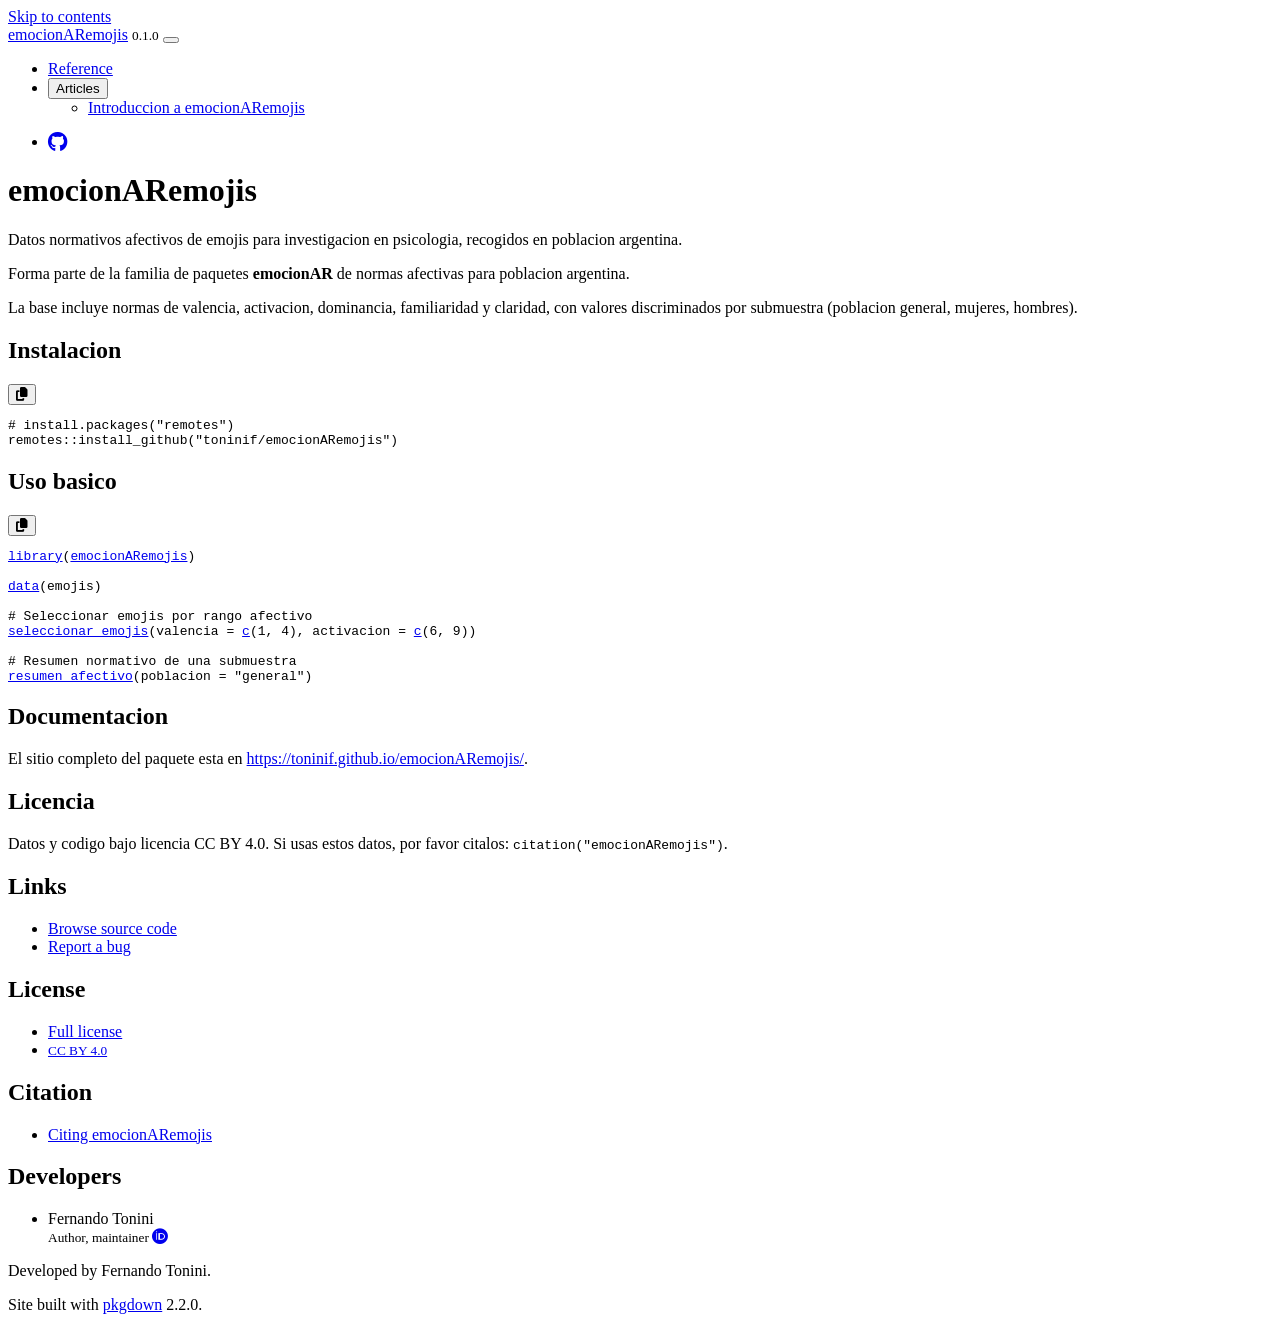
==== index.html @ 369c00f2 "Deploying to gh-pages from @ toninif/emocionARemojis@571436756c6656e81ab64e23a2f707eeceb73b40 🚀" ====
<!DOCTYPE html>
<!-- Generated by pkgdown: do not edit by hand --><html lang="en">
<head>
<meta http-equiv="Content-Type" content="text/html; charset=UTF-8">
<meta charset="utf-8">
<meta http-equiv="X-UA-Compatible" content="IE=edge">
<meta name="viewport" content="width=device-width, initial-scale=1, shrink-to-fit=no">
<title>Datos Normativos Afectivos de Emojis para Poblacion Argentina • emocionARemojis</title>
<script src="deps/jquery-3.6.0/jquery-3.6.0.min.js"></script><meta name="viewport" content="width=device-width, initial-scale=1, shrink-to-fit=no">
<link href="deps/bootstrap-5.3.8/bootstrap.min.css" rel="stylesheet">
<script src="deps/bootstrap-5.3.8/bootstrap.bundle.min.js"></script><link href="deps/font-awesome-6.5.2/css/all.min.css" rel="stylesheet">
<link href="deps/font-awesome-6.5.2/css/v4-shims.min.css" rel="stylesheet">
<script src="deps/headroom-0.11.0/headroom.min.js"></script><script src="deps/headroom-0.11.0/jQuery.headroom.min.js"></script><script src="deps/bootstrap-toc-1.0.1/bootstrap-toc.min.js"></script><script src="deps/clipboard.js-2.0.11/clipboard.min.js"></script><script src="deps/search-1.0.0/autocomplete.jquery.min.js"></script><script src="deps/search-1.0.0/fuse.min.js"></script><script src="deps/search-1.0.0/mark.min.js"></script><!-- pkgdown --><script src="pkgdown.js"></script><meta property="og:title" content="Datos Normativos Afectivos de Emojis para Poblacion Argentina">
<meta name="description" content="Provee datos normativos afectivos de emojis para uso en investigacion en psicologia, recogidos en poblacion argentina. Incluye normas de valencia, activacion, dominancia, familiaridad y claridad, con valores discriminados por submuestras (general, mujeres, hombres). Forma parte de la familia de paquetes emocionAR de normas afectivas para poblacion argentina.">
<meta property="og:description" content="Provee datos normativos afectivos de emojis para uso en investigacion en psicologia, recogidos en poblacion argentina. Incluye normas de valencia, activacion, dominancia, familiaridad y claridad, con valores discriminados por submuestras (general, mujeres, hombres). Forma parte de la familia de paquetes emocionAR de normas afectivas para poblacion argentina.">
</head>
<body>
    <a href="#main" class="visually-hidden-focusable">Skip to contents</a>


    <nav class="navbar navbar-expand-lg fixed-top bg-light" data-bs-theme="light" aria-label="Site navigation"><div class="container">

    <a class="navbar-brand me-2" href="index.html">emocionARemojis</a>

    <small class="nav-text text-muted me-auto" data-bs-toggle="tooltip" data-bs-placement="bottom" title="">0.1.0</small>


    <button class="navbar-toggler" type="button" data-bs-toggle="collapse" data-bs-target="#navbar" aria-controls="navbar" aria-expanded="false" aria-label="Toggle navigation">
      <span class="navbar-toggler-icon"></span>
    </button>

    <div id="navbar" class="collapse navbar-collapse ms-3">
      <ul class="navbar-nav me-auto">
<li class="nav-item"><a class="nav-link" href="reference/index.html">Reference</a></li>
<li class="nav-item dropdown">
  <button class="nav-link dropdown-toggle" type="button" id="dropdown-articles" data-bs-toggle="dropdown" aria-expanded="false" aria-haspopup="true">Articles</button>
  <ul class="dropdown-menu" aria-labelledby="dropdown-articles">
<li><a class="dropdown-item" href="articles/introduccion.html">Introduccion a emocionARemojis</a></li>
  </ul>
</li>
      </ul>
<ul class="navbar-nav">
<li class="nav-item"><a class="external-link nav-link" href="https://github.com/toninif/emocionARemojis/" aria-label="GitHub"><span class="fa fab fa-github fa-lg"></span></a></li>
      </ul>
</div>


  </div>
</nav><div class="container template-home">
<div class="row">
  <main id="main" class="col-md-9"><div class="section level1">
<div class="page-header"><h1 id="emocionaremojis">emocionARemojis<a class="anchor" aria-label="anchor" href="#emocionaremojis"></a>
</h1></div>
<p>Datos normativos afectivos de emojis para investigacion en psicologia, recogidos en poblacion argentina.</p>
<p>Forma parte de la familia de paquetes <strong>emocionAR</strong> de normas afectivas para poblacion argentina.</p>
<p>La base incluye normas de valencia, activacion, dominancia, familiaridad y claridad, con valores discriminados por submuestra (poblacion general, mujeres, hombres).</p>
<div class="section level2">
<h2 id="instalacion">Instalacion<a class="anchor" aria-label="anchor" href="#instalacion"></a>
</h2>
<div class="sourceCode" id="cb1"><pre class="downlit sourceCode r">
<code class="sourceCode R"><span><span class="co"># install.packages("remotes")</span></span>
<span><span class="fu">remotes</span><span class="fu">::</span><span class="fu">install_github</span><span class="op">(</span><span class="st">"toninif/emocionARemojis"</span><span class="op">)</span></span></code></pre></div>
</div>
<div class="section level2">
<h2 id="uso-basico">Uso basico<a class="anchor" aria-label="anchor" href="#uso-basico"></a>
</h2>
<div class="sourceCode" id="cb2"><pre class="downlit sourceCode r">
<code class="sourceCode R"><span><span class="kw"><a href="https://rdrr.io/r/base/library.html" class="external-link">library</a></span><span class="op">(</span><span class="va"><a href="https://toninif.github.io/emocionARemojis/">emocionARemojis</a></span><span class="op">)</span></span>
<span></span>
<span><span class="fu"><a href="https://rdrr.io/r/utils/data.html" class="external-link">data</a></span><span class="op">(</span><span class="va">emojis</span><span class="op">)</span></span>
<span></span>
<span><span class="co"># Seleccionar emojis por rango afectivo</span></span>
<span><span class="fu"><a href="reference/seleccionar_emojis.html">seleccionar_emojis</a></span><span class="op">(</span>valencia <span class="op">=</span> <span class="fu"><a href="https://rdrr.io/r/base/c.html" class="external-link">c</a></span><span class="op">(</span><span class="fl">1</span>, <span class="fl">4</span><span class="op">)</span>, activacion <span class="op">=</span> <span class="fu"><a href="https://rdrr.io/r/base/c.html" class="external-link">c</a></span><span class="op">(</span><span class="fl">6</span>, <span class="fl">9</span><span class="op">)</span><span class="op">)</span></span>
<span></span>
<span><span class="co"># Resumen normativo de una submuestra</span></span>
<span><span class="fu"><a href="reference/resumen_afectivo.html">resumen_afectivo</a></span><span class="op">(</span>poblacion <span class="op">=</span> <span class="st">"general"</span><span class="op">)</span></span></code></pre></div>
</div>
<div class="section level2">
<h2 id="documentacion">Documentacion<a class="anchor" aria-label="anchor" href="#documentacion"></a>
</h2>
<p>El sitio completo del paquete esta en <a href="https://toninif.github.io/emocionARemojis/" class="uri">https://toninif.github.io/emocionARemojis/</a>.</p>
</div>
<div class="section level2">
<h2 id="licencia">Licencia<a class="anchor" aria-label="anchor" href="#licencia"></a>
</h2>
<p>Datos y codigo bajo licencia CC BY 4.0. Si usas estos datos, por favor citalos: <code>citation("emocionARemojis")</code>.</p>
</div>
</div>
  </main><aside class="col-md-3"><div class="links">
<h2 data-toc-skip>Links</h2>
<ul class="list-unstyled">
<li><a href="https://github.com/toninif/emocionARemojis/" class="external-link">Browse source code</a></li>
<li><a href="https://github.com/toninif/emocionARemojis/issues" class="external-link">Report a bug</a></li>
</ul>
</div>

<div class="license">
<h2 data-toc-skip>License</h2>
<ul class="list-unstyled">
<li><a href="LICENSE.html">Full license</a></li>
<li><small><a href="https://creativecommons.org/licenses/by/4.0" class="external-link">CC BY 4.0</a></small></li>
</ul>
</div>


<div class="citation">
<h2 data-toc-skip>Citation</h2>
<ul class="list-unstyled">
<li><a href="authors.html#citation">Citing emocionARemojis</a></li>
</ul>
</div>

<div class="developers">
<h2 data-toc-skip>Developers</h2>
<ul class="list-unstyled">
<li>Fernando Tonini <br><small class="roles"> Author, maintainer </small> <a href="https://orcid.org/0000-0001-6435-8923" target="orcid.widget" aria-label="ORCID" class="external-link"><span class="fab fa-orcid orcid" aria-hidden="true"></span></a>  </li>
</ul>
</div>



  </aside>
</div>


    <footer><div class="pkgdown-footer-left">
  <p>Developed by Fernando Tonini.</p>
</div>

<div class="pkgdown-footer-right">
  <p>Site built with <a href="https://pkgdown.r-lib.org/" class="external-link">pkgdown</a> 2.2.0.</p>
</div>

    </footer>
</div>





  </body>
</html>
---- deps/font-awesome-6.5.2/css/v4-shims.min.css ----
/*!
 * Font Awesome Free 6.5.2 by @fontawesome - https://fontawesome.com
 * License - https://fontawesome.com/license/free (Icons: CC BY 4.0, Fonts: SIL OFL 1.1, Code: MIT License)
 * Copyright 2024 Fonticons, Inc.
 */
.fa.fa-glass:before{content:"\f000"}.fa.fa-envelope-o{font-family:"Font Awesome 6 Free";font-weight:400}.fa.fa-envelope-o:before{content:"\f0e0"}.fa.fa-star-o{font-family:"Font Awesome 6 Free";font-weight:400}.fa.fa-star-o:before{content:"\f005"}.fa.fa-close:before,.fa.fa-remove:before{content:"\f00d"}.fa.fa-gear:before{content:"\f013"}.fa.fa-trash-o{font-family:"Font Awesome 6 Free";font-weight:400}.fa.fa-trash-o:before{content:"\f2ed"}.fa.fa-home:before{content:"\f015"}.fa.fa-file-o{font-family:"Font Awesome 6 Free";font-weight:400}.fa.fa-file-o:before{content:"\f15b"}.fa.fa-clock-o{font-family:"Font Awesome 6 Free";font-weight:400}.fa.fa-clock-o:before{content:"\f017"}.fa.fa-arrow-circle-o-down{font-family:"Font Awesome 6 Free";font-weight:400}.fa.fa-arrow-circle-o-down:before{content:"\f358"}.fa.fa-arrow-circle-o-up{font-family:"Font Awesome 6 Free";font-weight:400}.fa.fa-arrow-circle-o-up:before{content:"\f35b"}.fa.fa-play-circle-o{font-family:"Font Awesome 6 Free";font-weight:400}.fa.fa-play-circle-o:before{content:"\f144"}.fa.fa-repeat:before,.fa.fa-rotate-right:before{content:"\f01e"}.fa.fa-refresh:before{content:"\f021"}.fa.fa-list-alt{font-family:"Font Awesome 6 Free";font-weight:400}.fa.fa-list-alt:before{content:"\f022"}.fa.fa-dedent:before{content:"\f03b"}.fa.fa-video-camera:before{content:"\f03d"}.fa.fa-picture-o{font-family:"Font Awesome 6 Free";font-weight:400}.fa.fa-picture-o:before{content:"\f03e"}.fa.fa-photo{font-family:"Font Awesome 6 Free";font-weight:400}.fa.fa-photo:before{content:"\f03e"}.fa.fa-image{font-family:"Font Awesome 6 Free";font-weight:400}.fa.fa-image:before{content:"\f03e"}.fa.fa-map-marker:before{content:"\f3c5"}.fa.fa-pencil-square-o{font-family:"Font Awesome 6 Free";font-weight:400}.fa.fa-pencil-square-o:before{content:"\f044"}.fa.fa-edit{font-family:"Font Awesome 6 Free";font-weight:400}.fa.fa-edit:before{content:"\f044"}.fa.fa-share-square-o:before{content:"\f14d"}.fa.fa-check-square-o{font-family:"Font Awesome 6 Free";font-weight:400}.fa.fa-check-square-o:before{content:"\f14a"}.fa.fa-arrows:before{content:"\f0b2"}.fa.fa-times-circle-o{font-family:"Font Awesome 6 Free";font-weight:400}.fa.fa-times-circle-o:before{content:"\f057"}.fa.fa-check-circle-o{font-family:"Font Awesome 6 Free";font-weight:400}.fa.fa-check-circle-o:before{content:"\f058"}.fa.fa-mail-forward:before{content:"\f064"}.fa.fa-expand:before{content:"\f424"}.fa.fa-compress:before{content:"\f422"}.fa.fa-eye,.fa.fa-eye-slash{font-family:"Font Awesome 6 Free";font-weight:400}.fa.fa-warning:before{content:"\f071"}.fa.fa-calendar:before{content:"\f073"}.fa.fa-arrows-v:before{content:"\f338"}.fa.fa-arrows-h:before{content:"\f337"}.fa.fa-bar-chart-o:before,.fa.fa-bar-chart:before{content:"\e0e3"}.fa.fa-twitter-square{font-family:"Font Awesome 6 Brands";font-weight:400}.fa.fa-twitter-square:before{content:"\f081"}.fa.fa-facebook-square{font-family:"Font Awesome 6 Brands";font-weight:400}.fa.fa-facebook-square:before{content:"\f082"}.fa.fa-gears:before{content:"\f085"}.fa.fa-thumbs-o-up{font-family:"Font Awesome 6 Free";font-weight:400}.fa.fa-thumbs-o-up:before{content:"\f164"}.fa.fa-thumbs-o-down{font-family:"Font Awesome 6 Free";font-weight:400}.fa.fa-thumbs-o-down:before{content:"\f165"}.fa.fa-heart-o{font-family:"Font Awesome 6 Free";font-weight:400}.fa.fa-heart-o:before{content:"\f004"}.fa.fa-sign-out:before{content:"\f2f5"}.fa.fa-linkedin-square{font-family:"Font Awesome 6 Brands";font-weight:400}.fa.fa-linkedin-square:before{content:"\f08c"}.fa.fa-thumb-tack:before{content:"\f08d"}.fa.fa-external-link:before{content:"\f35d"}.fa.fa-sign-in:before{content:"\f2f6"}.fa.fa-github-square{font-family:"Font Awesome 6 Brands";font-weight:400}.fa.fa-github-square:before{content:"\f092"}.fa.fa-lemon-o{font-family:"Font Awesome 6 Free";font-weight:400}.fa.fa-lemon-o:before{content:"\f094"}.fa.fa-square-o{font-family:"Font Awesome 6 Free";font-weight:400}.fa.fa-square-o:before{content:"\f0c8"}.fa.fa-bookmark-o{font-family:"Font Awesome 6 Free";font-weight:400}.fa.fa-bookmark-o:before{content:"\f02e"}.fa.fa-facebook,.fa.fa-twitter{font-family:"Font Awesome 6 Brands";font-weight:400}.fa.fa-facebook:before{content:"\f39e"}.fa.fa-facebook-f{font-family:"Font Awesome 6 Brands";font-weight:400}.fa.fa-facebook-f:before{content:"\f39e"}.fa.fa-github{font-family:"Font Awesome 6 Brands";font-weight:400}.fa.fa-credit-card{font-family:"Font Awesome 6 Free";font-weight:400}.fa.fa-feed:before{content:"\f09e"}.fa.fa-hdd-o{font-family:"Font Awesome 6 Free";font-weight:400}.fa.fa-hdd-o:before{content:"\f0a0"}.fa.fa-hand-o-right{font-family:"Font Awesome 6 Free";font-weight:400}.fa.fa-hand-o-right:before{content:"\f0a4"}.fa.fa-hand-o-left{font-family:"Font Awesome 6 Free";font-weight:400}.fa.fa-hand-o-left:before{content:"\f0a5"}.fa.fa-hand-o-up{font-family:"Font Awesome 6 Free";font-weight:400}.fa.fa-hand-o-up:before{content:"\f0a6"}.fa.fa-hand-o-down{font-family:"Font Awesome 6 Free";font-weight:400}.fa.fa-hand-o-down:before{content:"\f0a7"}.fa.fa-globe:before{content:"\f57d"}.fa.fa-tasks:before{content:"\f828"}.fa.fa-arrows-alt:before{content:"\f31e"}.fa.fa-group:before{content:"\f0c0"}.fa.fa-chain:before{content:"\f0c1"}.fa.fa-cut:before{content:"\f0c4"}.fa.fa-files-o{font-family:"Font Awesome 6 Free";font-weight:400}.fa.fa-files-o:before{content:"\f0c5"}.fa.fa-floppy-o{font-family:"Font Awesome 6 Free";font-weight:400}.fa.fa-floppy-o:before{content:"\f0c7"}.fa.fa-save{font-family:"Font Awesome 6 Free";font-weight:400}.fa.fa-save:before{content:"\f0c7"}.fa.fa-navicon:before,.fa.fa-reorder:before{content:"\f0c9"}.fa.fa-magic:before{content:"\e2ca"}.fa.fa-pinterest,.fa.fa-pinterest-square{font-family:"Font Awesome 6 Brands";font-weight:400}.fa.fa-pinterest-square:before{content:"\f0d3"}.fa.fa-google-plus-square{font-family:"Font Awesome 6 Brands";font-weight:400}.fa.fa-google-plus-square:before{content:"\f0d4"}.fa.fa-google-plus{font-family:"Font Awesome 6 Brands";font-weight:400}.fa.fa-google-plus:before{content:"\f0d5"}.fa.fa-money:before{content:"\f3d1"}.fa.fa-unsorted:before{content:"\f0dc"}.fa.fa-sort-desc:before{content:"\f0dd"}.fa.fa-sort-asc:before{content:"\f0de"}.fa.fa-linkedin{font-family:"Font Awesome 6 Brands";font-weight:400}.fa.fa-linkedin:before{content:"\f0e1"}.fa.fa-rotate-left:before{content:"\f0e2"}.fa.fa-legal:before{content:"\f0e3"}.fa.fa-dashboard:before,.fa.fa-tachometer:before{content:"\f625"}.fa.fa-comment-o{font-family:"Font Awesome 6 Free";font-weight:400}.fa.fa-comment-o:before{content:"\f075"}.fa.fa-comments-o{font-family:"Font Awesome 6 Free";font-weight:400}.fa.fa-comments-o:before{content:"\f086"}.fa.fa-flash:before{content:"\f0e7"}.fa.fa-clipboard:before{content:"\f0ea"}.fa.fa-lightbulb-o{font-family:"Font Awesome 6 Free";font-weight:400}.fa.fa-lightbulb-o:before{content:"\f0eb"}.fa.fa-exchange:before{content:"\f362"}.fa.fa-cloud-download:before{content:"\f0ed"}.fa.fa-cloud-upload:before{content:"\f0ee"}.fa.fa-bell-o{font-family:"Font Awesome 6 Free";font-weight:400}.fa.fa-bell-o:before{content:"\f0f3"}.fa.fa-cutlery:before{content:"\f2e7"}.fa.fa-file-text-o{font-family:"Font Awesome 6 Free";font-weight:400}.fa.fa-file-text-o:before{content:"\f15c"}.fa.fa-building-o{font-family:"Font Awesome 6 Free";font-weight:400}.fa.fa-building-o:before{content:"\f1ad"}.fa.fa-hospital-o{font-family:"Font Awesome 6 Free";font-weight:400}.fa.fa-hospital-o:before{content:"\f0f8"}.fa.fa-tablet:before{content:"\f3fa"}.fa.fa-mobile-phone:before,.fa.fa-mobile:before{content:"\f3cd"}.fa.fa-circle-o{font-family:"Font Awesome 6 Free";font-weight:400}.fa.fa-circle-o:before{content:"\f111"}.fa.fa-mail-reply:before{content:"\f3e5"}.fa.fa-github-alt{font-family:"Font Awesome 6 Brands";font-weight:400}.fa.fa-folder-o{font-family:"Font Awesome 6 Free";font-weight:400}.fa.fa-folder-o:before{content:"\f07b"}.fa.fa-folder-open-o{font-family:"Font Awesome 6 Free";font-weight:400}.fa.fa-folder-open-o:before{content:"\f07c"}.fa.fa-smile-o{font-family:"Font Awesome 6 Free";font-weight:400}.fa.fa-smile-o:before{content:"\f118"}.fa.fa-frown-o{font-family:"Font Awesome 6 Free";font-weight:400}.fa.fa-frown-o:before{content:"\f119"}.fa.fa-meh-o{font-family:"Font Awesome 6 Free";font-weight:400}.fa.fa-meh-o:before{content:"\f11a"}.fa.fa-keyboard-o{font-family:"Font Awesome 6 Free";font-weight:400}.fa.fa-keyboard-o:before{content:"\f11c"}.fa.fa-flag-o{font-family:"Font Awesome 6 Free";font-weight:400}.fa.fa-flag-o:before{content:"\f024"}.fa.fa-mail-reply-all:before{content:"\f122"}.fa.fa-star-half-o{font-family:"Font Awesome 6 Free";font-weight:400}.fa.fa-star-half-o:before{content:"\f5c0"}.fa.fa-star-half-empty{font-family:"Font Awesome 6 Free";font-weight:400}.fa.fa-star-half-empty:before{content:"\f5c0"}.fa.fa-star-half-full{font-family:"Font Awesome 6 Free";font-weight:400}.fa.fa-star-half-full:before{content:"\f5c0"}.fa.fa-code-fork:before{content:"\f126"}.fa.fa-chain-broken:before,.fa.fa-unlink:before{content:"\f127"}.fa.fa-calendar-o{font-family:"Font Awesome 6 Free";font-weight:400}.fa.fa-calendar-o:before{content:"\f133"}.fa.fa-css3,.fa.fa-html5,.fa.fa-maxcdn{font-family:"Font Awesome 6 Brands";font-weight:400}.fa.fa-unlock-alt:before{content:"\f09c"}.fa.fa-minus-square-o{font-family:"Font Awesome 6 Free";font-weight:400}.fa.fa-minus-square-o:before{content:"\f146"}.fa.fa-level-up:before{content:"\f3bf"}.fa.fa-level-down:before{content:"\f3be"}.fa.fa-pencil-square:before{content:"\f14b"}.fa.fa-external-link-square:before{content:"\f360"}.fa.fa-compass{font-family:"Font Awesome 6 Free";font-weight:400}.fa.fa-caret-square-o-down{font-family:"Font Awesome 6 Free";font-weight:400}.fa.fa-caret-square-o-down:before{content:"\f150"}.fa.fa-toggle-down{font-family:"Font Awesome 6 Free";font-weight:400}.fa.fa-toggle-down:before{content:"\f150"}.fa.fa-caret-square-o-up{font-family:"Font Awesome 6 Free";font-weight:400}.fa.fa-caret-square-o-up:before{content:"\f151"}.fa.fa-toggle-up{font-family:"Font Awesome 6 Free";font-weight:400}.fa.fa-toggle-up:before{content:"\f151"}.fa.fa-caret-square-o-right{font-family:"Font Awesome 6 Free";font-weight:400}.fa.fa-caret-square-o-right:before{content:"\f152"}.fa.fa-toggle-right{font-family:"Font Awesome 6 Free";font-weight:400}.fa.fa-toggle-right:before{content:"\f152"}.fa.fa-eur:before,.fa.fa-euro:before{content:"\f153"}.fa.fa-gbp:before{content:"\f154"}.fa.fa-dollar:before,.fa.fa-usd:before{content:"\24"}.fa.fa-inr:before,.fa.fa-rupee:before{content:"\e1bc"}.fa.fa-cny:before,.fa.fa-jpy:before,.fa.fa-rmb:before,.fa.fa-yen:before{content:"\f157"}.fa.fa-rouble:before,.fa.fa-rub:before,.fa.fa-ruble:before{content:"\f158"}.fa.fa-krw:before,.fa.fa-won:before{content:"\f159"}.fa.fa-bitcoin,.fa.fa-btc{font-family:"Font Awesome 6 Brands";font-weight:400}.fa.fa-bitcoin:before{content:"\f15a"}.fa.fa-file-text:before{content:"\f15c"}.fa.fa-sort-alpha-asc:before{content:"\f15d"}.fa.fa-sort-alpha-desc:before{content:"\f881"}.fa.fa-sort-amount-asc:before{content:"\f884"}.fa.fa-sort-amount-desc:before{content:"\f160"}.fa.fa-sort-numeric-asc:before{content:"\f162"}.fa.fa-sort-numeric-desc:before{content:"\f886"}.fa.fa-youtube-square{font-family:"Font Awesome 6 Brands";font-weight:400}.fa.fa-youtube-square:before{content:"\f431"}.fa.fa-xing,.fa.fa-xing-square,.fa.fa-youtube{font-family:"Font Awesome 6 Brands";font-weight:400}.fa.fa-xing-square:before{content:"\f169"}.fa.fa-youtube-play{font-family:"Font Awesome 6 Brands";font-weight:400}.fa.fa-youtube-play:before{content:"\f167"}.fa.fa-adn,.fa.fa-bitbucket,.fa.fa-bitbucket-square,.fa.fa-dropbox,.fa.fa-flickr,.fa.fa-instagram,.fa.fa-stack-overflow{font-family:"Font Awesome 6 Brands";font-weight:400}.fa.fa-bitbucket-square:before{content:"\f171"}.fa.fa-tumblr,.fa.fa-tumblr-square{font-family:"Font Awesome 6 Brands";font-weight:400}.fa.fa-tumblr-square:before{content:"\f174"}.fa.fa-long-arrow-down:before{content:"\f309"}.fa.fa-long-arrow-up:before{content:"\f30c"}.fa.fa-long-arrow-left:before{content:"\f30a"}.fa.fa-long-arrow-right:before{content:"\f30b"}.fa.fa-android,.fa.fa-apple,.fa.fa-dribbble,.fa.fa-foursquare,.fa.fa-gittip,.fa.fa-gratipay,.fa.fa-linux,.fa.fa-skype,.fa.fa-trello,.fa.fa-windows{font-family:"Font Awesome 6 Brands";font-weight:400}.fa.fa-gittip:before{content:"\f184"}.fa.fa-sun-o{font-family:"Font Awesome 6 Free";font-weight:400}.fa.fa-sun-o:before{content:"\f185"}.fa.fa-moon-o{font-family:"Font Awesome 6 Free";font-weight:400}.fa.fa-moon-o:before{content:"\f186"}.fa.fa-pagelines,.fa.fa-renren,.fa.fa-stack-exchange,.fa.fa-vk,.fa.fa-weibo{font-family:"Font Awesome 6 Brands";font-weight:400}.fa.fa-arrow-circle-o-right{font-family:"Font Awesome 6 Free";font-weight:400}.fa.fa-arrow-circle-o-right:before{content:"\f35a"}.fa.fa-arrow-circle-o-left{font-family:"Font Awesome 6 Free";font-weight:400}.fa.fa-arrow-circle-o-left:before{content:"\f359"}.fa.fa-caret-square-o-left{font-family:"Font Awesome 6 Free";font-weight:400}.fa.fa-caret-square-o-left:before{content:"\f191"}.fa.fa-toggle-left{font-family:"Font Awesome 6 Free";font-weight:400}.fa.fa-toggle-left:before{content:"\f191"}.fa.fa-dot-circle-o{font-family:"Font Awesome 6 Free";font-weight:400}.fa.fa-dot-circle-o:before{content:"\f192"}.fa.fa-vimeo-square{font-family:"Font Awesome 6 Brands";font-weight:400}.fa.fa-vimeo-square:before{content:"\f194"}.fa.fa-try:before,.fa.fa-turkish-lira:before{content:"\e2bb"}.fa.fa-plus-square-o{font-family:"Font Awesome 6 Free";font-weight:400}.fa.fa-plus-square-o:before{content:"\f0fe"}.fa.fa-openid,.fa.fa-slack,.fa.fa-wordpress{font-family:"Font Awesome 6 Brands";font-weight:400}.fa.fa-bank:before,.fa.fa-institution:before{content:"\f19c"}.fa.fa-mortar-board:before{content:"\f19d"}.fa.fa-google,.fa.fa-reddit,.fa.fa-reddit-square,.fa.fa-yahoo{font-family:"Font Awesome 6 Brands";font-weight:400}.fa.fa-reddit-square:before{content:"\f1a2"}.fa.fa-behance,.fa.fa-behance-square,.fa.fa-delicious,.fa.fa-digg,.fa.fa-drupal,.fa.fa-joomla,.fa.fa-pied-piper-alt,.fa.fa-pied-piper-pp,.fa.fa-stumbleupon,.fa.fa-stumbleupon-circle{font-family:"Font Awesome 6 Brands";font-weight:400}.fa.fa-behance-square:before{content:"\f1b5"}.fa.fa-steam,.fa.fa-steam-square{font-family:"Font Awesome 6 Brands";font-weight:400}.fa.fa-steam-square:before{content:"\f1b7"}.fa.fa-automobile:before{content:"\f1b9"}.fa.fa-cab:before{content:"\f1ba"}.fa.fa-deviantart,.fa.fa-soundcloud,.fa.fa-spotify{font-family:"Font Awesome 6 Brands";font-weight:400}.fa.fa-file-pdf-o{font-family:"Font Awesome 6 Free";font-weight:400}.fa.fa-file-pdf-o:before{content:"\f1c1"}.fa.fa-file-word-o{font-family:"Font Awesome 6 Free";font-weight:400}.fa.fa-file-word-o:before{content:"\f1c2"}.fa.fa-file-excel-o{font-family:"Font Awesome 6 Free";font-weight:400}.fa.fa-file-excel-o:before{content:"\f1c3"}.fa.fa-file-powerpoint-o{font-family:"Font Awesome 6 Free";font-weight:400}.fa.fa-file-powerpoint-o:before{content:"\f1c4"}.fa.fa-file-image-o{font-family:"Font Awesome 6 Free";font-weight:400}.fa.fa-file-image-o:before{content:"\f1c5"}.fa.fa-file-photo-o{font-family:"Font Awesome 6 Free";font-weight:400}.fa.fa-file-photo-o:before{content:"\f1c5"}.fa.fa-file-picture-o{font-family:"Font Awesome 6 Free";font-weight:400}.fa.fa-file-picture-o:before{content:"\f1c5"}.fa.fa-file-archive-o{font-family:"Font Awesome 6 Free";font-weight:400}.fa.fa-file-archive-o:before{content:"\f1c6"}.fa.fa-file-zip-o{font-family:"Font Awesome 6 Free";font-weight:400}.fa.fa-file-zip-o:before{content:"\f1c6"}.fa.fa-file-audio-o{font-family:"Font Awesome 6 Free";font-weight:400}.fa.fa-file-audio-o:before{content:"\f1c7"}.fa.fa-file-sound-o{font-family:"Font Awesome 6 Free";font-weight:400}.fa.fa-file-sound-o:before{content:"\f1c7"}.fa.fa-file-video-o{font-family:"Font Awesome 6 Free";font-weight:400}.fa.fa-file-video-o:before{content:"\f1c8"}.fa.fa-file-movie-o{font-family:"Font Awesome 6 Free";font-weight:400}.fa.fa-file-movie-o:before{content:"\f1c8"}.fa.fa-file-code-o{font-family:"Font Awesome 6 Free";font-weight:400}.fa.fa-file-code-o:before{content:"\f1c9"}.fa.fa-codepen,.fa.fa-jsfiddle,.fa.fa-vine{font-family:"Font Awesome 6 Brands";font-weight:400}.fa.fa-life-bouy:before,.fa.fa-life-buoy:before,.fa.fa-life-saver:before,.fa.fa-support:before{content:"\f1cd"}.fa.fa-circle-o-notch:before{content:"\f1ce"}.fa.fa-ra,.fa.fa-rebel{font-family:"Font Awesome 6 Brands";font-weight:400}.fa.fa-ra:before{content:"\f1d0"}.fa.fa-resistance{font-family:"Font Awesome 6 Brands";font-weight:400}.fa.fa-resistance:before{content:"\f1d0"}.fa.fa-empire,.fa.fa-ge{font-family:"Font Awesome 6 Brands";font-weight:400}.fa.fa-ge:before{content:"\f1d1"}.fa.fa-git-square{font-family:"Font Awesome 6 Brands";font-weight:400}.fa.fa-git-square:before{content:"\f1d2"}.fa.fa-git,.fa.fa-hacker-news,.fa.fa-y-combinator-square{font-family:"Font Awesome 6 Brands";font-weight:400}.fa.fa-y-combinator-square:before{content:"\f1d4"}.fa.fa-yc-square{font-family:"Font Awesome 6 Brands";font-weight:400}.fa.fa-yc-square:before{content:"\f1d4"}.fa.fa-qq,.fa.fa-tencent-weibo,.fa.fa-wechat,.fa.fa-weixin{font-family:"Font Awesome 6 Brands";font-weight:400}.fa.fa-wechat:before{content:"\f1d7"}.fa.fa-send:before{content:"\f1d8"}.fa.fa-paper-plane-o{font-family:"Font Awesome 6 Free";font-weight:400}.fa.fa-paper-plane-o:before{content:"\f1d8"}.fa.fa-send-o{font-family:"Font Awesome 6 Free";font-weight:400}.fa.fa-send-o:before{content:"\f1d8"}.fa.fa-circle-thin{font-family:"Font Awesome 6 Free";font-weight:400}.fa.fa-circle-thin:before{content:"\f111"}.fa.fa-header:before{content:"\f1dc"}.fa.fa-futbol-o{font-family:"Font Awesome 6 Free";font-weight:400}.fa.fa-futbol-o:before{content:"\f1e3"}.fa.fa-soccer-ball-o{font-family:"Font Awesome 6 Free";font-weight:400}.fa.fa-soccer-ball-o:before{content:"\f1e3"}.fa.fa-slideshare,.fa.fa-twitch,.fa.fa-yelp{font-family:"Font Awesome 6 Brands";font-weight:400}.fa.fa-newspaper-o{font-family:"Font Awesome 6 Free";font-weight:400}.fa.fa-newspaper-o:before{content:"\f1ea"}.fa.fa-cc-amex,.fa.fa-cc-discover,.fa.fa-cc-mastercard,.fa.fa-cc-paypal,.fa.fa-cc-stripe,.fa.fa-cc-visa,.fa.fa-google-wallet,.fa.fa-paypal{font-family:"Font Awesome 6 Brands";font-weight:400}.fa.fa-bell-slash-o{font-family:"Font Awesome 6 Free";font-weight:400}.fa.fa-bell-slash-o:before{content:"\f1f6"}.fa.fa-trash:before{content:"\f2ed"}.fa.fa-copyright{font-family:"Font Awesome 6 Free";font-weight:400}.fa.fa-eyedropper:before{content:"\f1fb"}.fa.fa-area-chart:before{content:"\f1fe"}.fa.fa-pie-chart:before{content:"\f200"}.fa.fa-line-chart:before{content:"\f201"}.fa.fa-lastfm,.fa.fa-lastfm-square{font-family:"Font Awesome 6 Brands";font-weight:400}.fa.fa-lastfm-square:before{content:"\f203"}.fa.fa-angellist,.fa.fa-ioxhost{font-family:"Font Awesome 6 Brands";font-weight:400}.fa.fa-cc{font-family:"Font Awesome 6 Free";font-weight:400}.fa.fa-cc:before{content:"\f20a"}.fa.fa-ils:before,.fa.fa-shekel:before,.fa.fa-sheqel:before{content:"\f20b"}.fa.fa-buysellads,.fa.fa-connectdevelop,.fa.fa-dashcube,.fa.fa-forumbee,.fa.fa-leanpub,.fa.fa-sellsy,.fa.fa-shirtsinbulk,.fa.fa-simplybuilt,.fa.fa-skyatlas{font-family:"Font Awesome 6 Brands";font-weight:400}.fa.fa-diamond{font-family:"Font Awesome 6 Free";font-weight:400}.fa.fa-diamond:before{content:"\f3a5"}.fa.fa-intersex:before,.fa.fa-transgender:before{content:"\f224"}.fa.fa-transgender-alt:before{content:"\f225"}.fa.fa-facebook-official{font-family:"Font Awesome 6 Brands";font-weight:400}.fa.fa-facebook-official:before{content:"\f09a"}.fa.fa-pinterest-p,.fa.fa-whatsapp{font-family:"Font Awesome 6 Brands";font-weight:400}.fa.fa-hotel:before{content:"\f236"}.fa.fa-medium,.fa.fa-viacoin,.fa.fa-y-combinator,.fa.fa-yc{font-family:"Font Awesome 6 Brands";font-weight:400}.fa.fa-yc:before{content:"\f23b"}.fa.fa-expeditedssl,.fa.fa-opencart,.fa.fa-optin-monster{font-family:"Font Awesome 6 Brands";font-weight:400}.fa.fa-battery-4:before,.fa.fa-battery:before{content:"\f240"}.fa.fa-battery-3:before{content:"\f241"}.fa.fa-battery-2:before{content:"\f242"}.fa.fa-battery-1:before{content:"\f243"}.fa.fa-battery-0:before{content:"\f244"}.fa.fa-object-group,.fa.fa-object-ungroup,.fa.fa-sticky-note-o{font-family:"Font Awesome 6 Free";font-weight:400}.fa.fa-sticky-note-o:before{content:"\f249"}.fa.fa-cc-diners-club,.fa.fa-cc-jcb{font-family:"Font Awesome 6 Brands";font-weight:400}.fa.fa-clone{font-family:"Font Awesome 6 Free";font-weight:400}.fa.fa-hourglass-o:before{content:"\f254"}.fa.fa-hourglass-1:before{content:"\f251"}.fa.fa-hourglass-2:before{content:"\f252"}.fa.fa-hourglass-3:before{content:"\f253"}.fa.fa-hand-rock-o{font-family:"Font Awesome 6 Free";font-weight:400}.fa.fa-hand-rock-o:before{content:"\f255"}.fa.fa-hand-grab-o{font-family:"Font Awesome 6 Free";font-weight:400}.fa.fa-hand-grab-o:before{content:"\f255"}.fa.fa-hand-paper-o{font-family:"Font Awesome 6 Free";font-weight:400}.fa.fa-hand-paper-o:before{content:"\f256"}.fa.fa-hand-stop-o{font-family:"Font Awesome 6 Free";font-weight:400}.fa.fa-hand-stop-o:before{content:"\f256"}.fa.fa-hand-scissors-o{font-family:"Font Awesome 6 Free";font-weight:400}.fa.fa-hand-scissors-o:before{content:"\f257"}.fa.fa-hand-lizard-o{font-family:"Font Awesome 6 Free";font-weight:400}.fa.fa-hand-lizard-o:before{content:"\f258"}.fa.fa-hand-spock-o{font-family:"Font Awesome 6 Free";font-weight:400}.fa.fa-hand-spock-o:before{content:"\f259"}.fa.fa-hand-pointer-o{font-family:"Font Awesome 6 Free";font-weight:400}.fa.fa-hand-pointer-o:before{content:"\f25a"}.fa.fa-hand-peace-o{font-family:"Font Awesome 6 Free";font-weight:400}.fa.fa-hand-peace-o:before{content:"\f25b"}.fa.fa-registered{font-family:"Font Awesome 6 Free";font-weight:400}.fa.fa-creative-commons,.fa.fa-gg,.fa.fa-gg-circle,.fa.fa-odnoklassniki,.fa.fa-odnoklassniki-square{font-family:"Font Awesome 6 Brands";font-weight:400}.fa.fa-odnoklassniki-square:before{content:"\f264"}.fa.fa-chrome,.fa.fa-firefox,.fa.fa-get-pocket,.fa.fa-internet-explorer,.fa.fa-opera,.fa.fa-safari,.fa.fa-wikipedia-w{font-family:"Font Awesome 6 Brands";font-weight:400}.fa.fa-television:before{content:"\f26c"}.fa.fa-500px,.fa.fa-amazon,.fa.fa-contao{font-family:"Font Awesome 6 Brands";font-weight:400}.fa.fa-calendar-plus-o{font-family:"Font Awesome 6 Free";font-weight:400}.fa.fa-calendar-plus-o:before{content:"\f271"}.fa.fa-calendar-minus-o{font-family:"Font Awesome 6 Free";font-weight:400}.fa.fa-calendar-minus-o:before{content:"\f272"}.fa.fa-calendar-times-o{font-family:"Font Awesome 6 Free";font-weight:400}.fa.fa-calendar-times-o:before{content:"\f273"}.fa.fa-calendar-check-o{font-family:"Font Awesome 6 Free";font-weight:400}.fa.fa-calendar-check-o:before{content:"\f274"}.fa.fa-map-o{font-family:"Font Awesome 6 Free";font-weight:400}.fa.fa-map-o:before{content:"\f279"}.fa.fa-commenting:before{content:"\f4ad"}.fa.fa-commenting-o{font-family:"Font Awesome 6 Free";font-weight:400}.fa.fa-commenting-o:before{content:"\f4ad"}.fa.fa-houzz,.fa.fa-vimeo{font-family:"Font Awesome 6 Brands";font-weight:400}.fa.fa-vimeo:before{content:"\f27d"}.fa.fa-black-tie,.fa.fa-edge,.fa.fa-fonticons,.fa.fa-reddit-alien{font-family:"Font Awesome 6 Brands";font-weight:400}.fa.fa-credit-card-alt:before{content:"\f09d"}.fa.fa-codiepie,.fa.fa-fort-awesome,.fa.fa-mixcloud,.fa.fa-modx,.fa.fa-product-hunt,.fa.fa-scribd,.fa.fa-usb{font-family:"Font Awesome 6 Brands";font-weight:400}.fa.fa-pause-circle-o{font-family:"Font Awesome 6 Free";font-weight:400}.fa.fa-pause-circle-o:before{content:"\f28b"}.fa.fa-stop-circle-o{font-family:"Font Awesome 6 Free";font-weight:400}.fa.fa-stop-circle-o:before{content:"\f28d"}.fa.fa-bluetooth,.fa.fa-bluetooth-b,.fa.fa-envira,.fa.fa-gitlab,.fa.fa-wheelchair-alt,.fa.fa-wpbeginner,.fa.fa-wpforms{font-family:"Font Awesome 6 Brands";font-weight:400}.fa.fa-wheelchair-alt:before{content:"\f368"}.fa.fa-question-circle-o{font-family:"Font Awesome 6 Free";font-weight:400}.fa.fa-question-circle-o:before{content:"\f059"}.fa.fa-volume-control-phone:before{content:"\f2a0"}.fa.fa-asl-interpreting:before{content:"\f2a3"}.fa.fa-deafness:before,.fa.fa-hard-of-hearing:before{content:"\f2a4"}.fa.fa-glide,.fa.fa-glide-g{font-family:"Font Awesome 6 Brands";font-weight:400}.fa.fa-signing:before{content:"\f2a7"}.fa.fa-viadeo,.fa.fa-viadeo-square{font-family:"Font Awesome 6 Brands";font-weight:400}.fa.fa-viadeo-square:before{content:"\f2aa"}.fa.fa-snapchat,.fa.fa-snapchat-ghost{font-family:"Font Awesome 6 Brands";font-weight:400}.fa.fa-snapchat-ghost:before{content:"\f2ab"}.fa.fa-snapchat-square{font-family:"Font Awesome 6 Brands";font-weight:400}.fa.fa-snapchat-square:before{content:"\f2ad"}.fa.fa-first-order,.fa.fa-google-plus-official,.fa.fa-pied-piper,.fa.fa-themeisle,.fa.fa-yoast{font-family:"Font Awesome 6 Brands";font-weight:400}.fa.fa-google-plus-official:before{content:"\f2b3"}.fa.fa-google-plus-circle{font-family:"Font Awesome 6 Brands";font-weight:400}.fa.fa-google-plus-circle:before{content:"\f2b3"}.fa.fa-fa,.fa.fa-font-awesome{font-family:"Font Awesome 6 Brands";font-weight:400}.fa.fa-fa:before{content:"\f2b4"}.fa.fa-handshake-o{font-family:"Font Awesome 6 Free";font-weight:400}.fa.fa-handshake-o:before{content:"\f2b5"}.fa.fa-envelope-open-o{font-family:"Font Awesome 6 Free";font-weight:400}.fa.fa-envelope-open-o:before{content:"\f2b6"}.fa.fa-linode{font-family:"Font Awesome 6 Brands";font-weight:400}.fa.fa-address-book-o{font-family:"Font Awesome 6 Free";font-weight:400}.fa.fa-address-book-o:before{content:"\f2b9"}.fa.fa-vcard:before{content:"\f2bb"}.fa.fa-address-card-o{font-family:"Font Awesome 6 Free";font-weight:400}.fa.fa-address-card-o:before{content:"\f2bb"}.fa.fa-vcard-o{font-family:"Font Awesome 6 Free";font-weight:400}.fa.fa-vcard-o:before{content:"\f2bb"}.fa.fa-user-circle-o{font-family:"Font Awesome 6 Free";font-weight:400}.fa.fa-user-circle-o:before{content:"\f2bd"}.fa.fa-user-o{font-family:"Font Awesome 6 Free";font-weight:400}.fa.fa-user-o:before{content:"\f007"}.fa.fa-id-badge{font-family:"Font Awesome 6 Free";font-weight:400}.fa.fa-drivers-license:before{content:"\f2c2"}.fa.fa-id-card-o{font-family:"Font Awesome 6 Free";font-weight:400}.fa.fa-id-card-o:before{content:"\f2c2"}.fa.fa-drivers-license-o{font-family:"Font Awesome 6 Free";font-weight:400}.fa.fa-drivers-license-o:before{content:"\f2c2"}.fa.fa-free-code-camp,.fa.fa-quora,.fa.fa-telegram{font-family:"Font Awesome 6 Brands";font-weight:400}.fa.fa-thermometer-4:before,.fa.fa-thermometer:before{content:"\f2c7"}.fa.fa-thermometer-3:before{content:"\f2c8"}.fa.fa-thermometer-2:before{content:"\f2c9"}.fa.fa-thermometer-1:before{content:"\f2ca"}.fa.fa-thermometer-0:before{content:"\f2cb"}.fa.fa-bathtub:before,.fa.fa-s15:before{content:"\f2cd"}.fa.fa-window-maximize,.fa.fa-window-restore{font-family:"Font Awesome 6 Free";font-weight:400}.fa.fa-times-rectangle:before{content:"\f410"}.fa.fa-window-close-o{font-family:"Font Awesome 6 Free";font-weight:400}.fa.fa-window-close-o:before{content:"\f410"}.fa.fa-times-rectangle-o{font-family:"Font Awesome 6 Free";font-weight:400}.fa.fa-times-rectangle-o:before{content:"\f410"}.fa.fa-bandcamp,.fa.fa-eercast,.fa.fa-etsy,.fa.fa-grav,.fa.fa-imdb,.fa.fa-ravelry{font-family:"Font Awesome 6 Brands";font-weight:400}.fa.fa-eercast:before{content:"\f2da"}.fa.fa-snowflake-o{font-family:"Font Awesome 6 Free";font-weight:400}.fa.fa-snowflake-o:before{content:"\f2dc"}.fa.fa-meetup,.fa.fa-superpowers,.fa.fa-wpexplorer{font-family:"Font Awesome 6 Brands";font-weight:400}
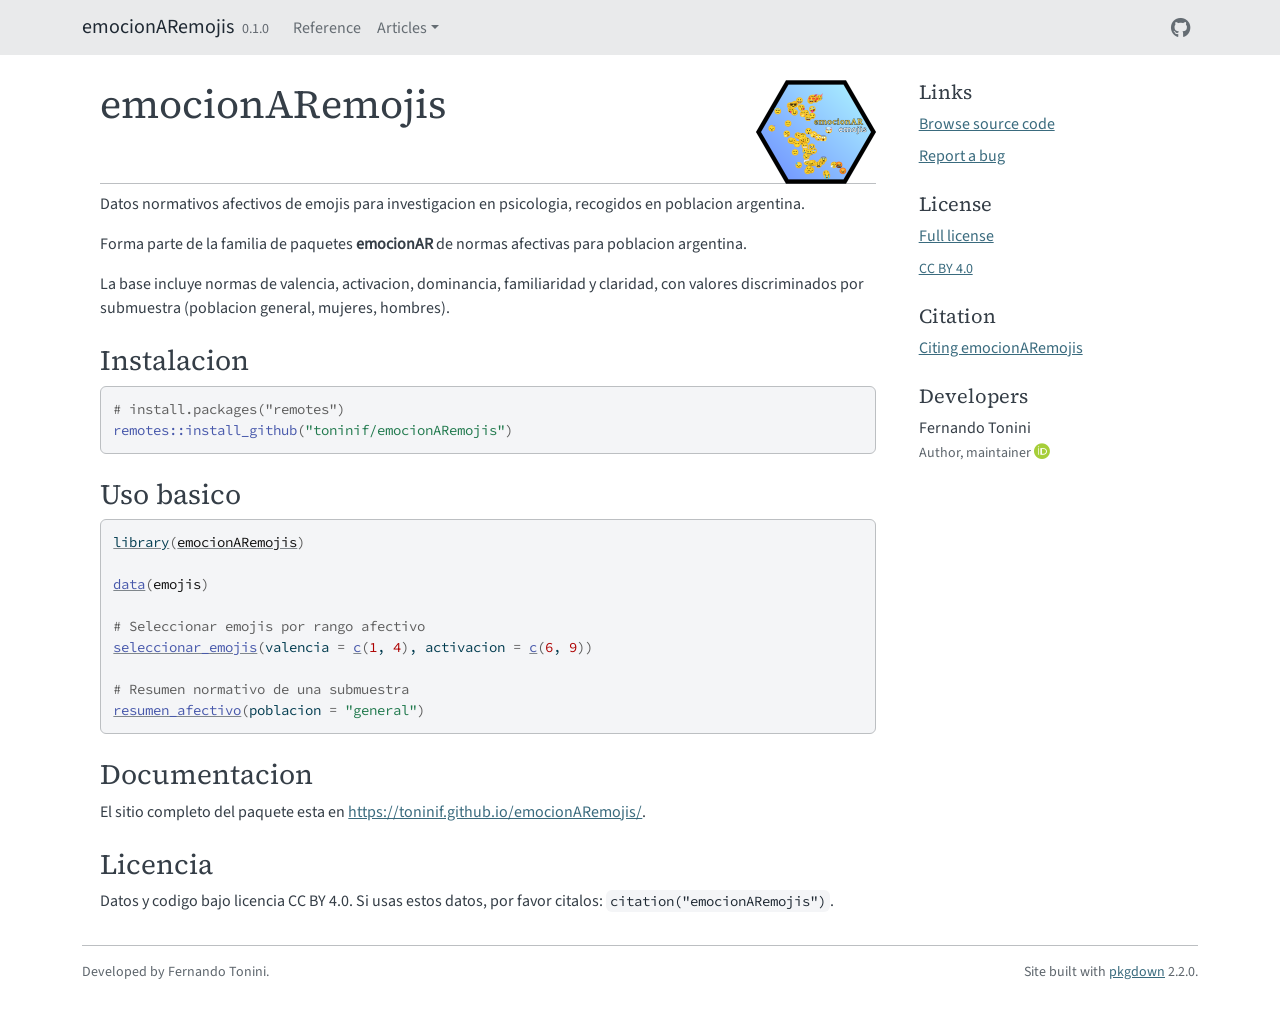
==== commit 1bedf074: "Deploying to gh-pages from @ toninif/emocionARemojis@34f81db1cc67a250d77b2f0f38b4333c8384401c 🚀" ====
--- a/index.html
+++ b/index.html
@@ -8,11 +8,19 @@
 <title>Datos Normativos Afectivos de Emojis para Poblacion Argentina • emocionARemojis</title>
 <script src="deps/jquery-3.6.0/jquery-3.6.0.min.js"></script><meta name="viewport" content="width=device-width, initial-scale=1, shrink-to-fit=no">
 <link href="deps/bootstrap-5.3.8/bootstrap.min.css" rel="stylesheet">
-<script src="deps/bootstrap-5.3.8/bootstrap.bundle.min.js"></script><link href="deps/font-awesome-6.5.2/css/all.min.css" rel="stylesheet">
+<script src="deps/bootstrap-5.3.8/bootstrap.bundle.min.js"></script><link href="deps/Source_Sans_3-0.4.10/font.css" rel="stylesheet">
+<link href="deps/Source_Code_Pro-0.4.10/font.css" rel="stylesheet">
+<link href="deps/Source_Serif_4-0.4.10/font.css" rel="stylesheet">
+<link href="deps/font-awesome-6.5.2/css/all.min.css" rel="stylesheet">
 <link href="deps/font-awesome-6.5.2/css/v4-shims.min.css" rel="stylesheet">
 <script src="deps/headroom-0.11.0/headroom.min.js"></script><script src="deps/headroom-0.11.0/jQuery.headroom.min.js"></script><script src="deps/bootstrap-toc-1.0.1/bootstrap-toc.min.js"></script><script src="deps/clipboard.js-2.0.11/clipboard.min.js"></script><script src="deps/search-1.0.0/autocomplete.jquery.min.js"></script><script src="deps/search-1.0.0/fuse.min.js"></script><script src="deps/search-1.0.0/mark.min.js"></script><!-- pkgdown --><script src="pkgdown.js"></script><meta property="og:title" content="Datos Normativos Afectivos de Emojis para Poblacion Argentina">
 <meta name="description" content="Provee datos normativos afectivos de emojis para uso en investigacion en psicologia, recogidos en poblacion argentina. Incluye normas de valencia, activacion, dominancia, familiaridad y claridad, con valores discriminados por submuestras (general, mujeres, hombres). Forma parte de la familia de paquetes emocionAR de normas afectivas para poblacion argentina.">
 <meta property="og:description" content="Provee datos normativos afectivos de emojis para uso en investigacion en psicologia, recogidos en poblacion argentina. Incluye normas de valencia, activacion, dominancia, familiaridad y claridad, con valores discriminados por submuestras (general, mujeres, hombres). Forma parte de la familia de paquetes emocionAR de normas afectivas para poblacion argentina.">
+<meta property="og:image" content="https://toninif.github.io/emocionARemojis/logo.png">
+<style>
+  a:hover { color: #2C5160; }
+  pre, code { background-color: #F4F5F7; }
+</style>
 </head>
 <body>
     <a href="#main" class="visually-hidden-focusable">Skip to contents</a>
@@ -49,8 +57,11 @@
 </nav><div class="container template-home">
 <div class="row">
   <main id="main" class="col-md-9"><div class="section level1">
-<div class="page-header"><h1 id="emocionaremojis">emocionARemojis<a class="anchor" aria-label="anchor" href="#emocionaremojis"></a>
-</h1></div>
+<div class="page-header">
+<img src="logo.png" class="logo" alt=""><h1 id="emocionaremojis-">emocionARemojis 
+<a class="anchor" aria-label="anchor" href="#emocionaremojis-"></a>
+</h1>
+</div>
 <p>Datos normativos afectivos de emojis para investigacion en psicologia, recogidos en poblacion argentina.</p>
 <p>Forma parte de la familia de paquetes <strong>emocionAR</strong> de normas afectivas para poblacion argentina.</p>
 <p>La base incluye normas de valencia, activacion, dominancia, familiaridad y claridad, con valores discriminados por submuestra (poblacion general, mujeres, hombres).</p>
--- a/deps/Source_Sans_3-0.4.10/font.css
+++ b/deps/Source_Sans_3-0.4.10/font.css
@@ -0,0 +1,63 @@
+/* cyrillic-ext */
+@font-face {
+  font-family: 'Source Sans 3';
+  font-style: normal;
+  font-weight: 400;
+  font-display: swap;
+  src: url(nwpBtKy2OAdR1K-IwhWudF-R9QMylBJAV3Bo8Ky462EH9CsKng.woff2) format('woff2');
+  unicode-range: U+0460-052F, U+1C80-1C8A, U+20B4, U+2DE0-2DFF, U+A640-A69F, U+FE2E-FE2F;
+}
+/* cyrillic */
+@font-face {
+  font-family: 'Source Sans 3';
+  font-style: normal;
+  font-weight: 400;
+  font-display: swap;
+  src: url(nwpBtKy2OAdR1K-IwhWudF-R9QMylBJAV3Bo8Ky462EO9CsKng.woff2) format('woff2');
+  unicode-range: U+0301, U+0400-045F, U+0490-0491, U+04B0-04B1, U+2116;
+}
+/* greek-ext */
+@font-face {
+  font-family: 'Source Sans 3';
+  font-style: normal;
+  font-weight: 400;
+  font-display: swap;
+  src: url(nwpBtKy2OAdR1K-IwhWudF-R9QMylBJAV3Bo8Ky462EG9CsKng.woff2) format('woff2');
+  unicode-range: U+1F00-1FFF;
+}
+/* greek */
+@font-face {
+  font-family: 'Source Sans 3';
+  font-style: normal;
+  font-weight: 400;
+  font-display: swap;
+  src: url(nwpBtKy2OAdR1K-IwhWudF-R9QMylBJAV3Bo8Ky462EJ9CsKng.woff2) format('woff2');
+  unicode-range: U+0370-0377, U+037A-037F, U+0384-038A, U+038C, U+038E-03A1, U+03A3-03FF;
+}
+/* vietnamese */
+@font-face {
+  font-family: 'Source Sans 3';
+  font-style: normal;
+  font-weight: 400;
+  font-display: swap;
+  src: url(nwpBtKy2OAdR1K-IwhWudF-R9QMylBJAV3Bo8Ky462EF9CsKng.woff2) format('woff2');
+  unicode-range: U+0102-0103, U+0110-0111, U+0128-0129, U+0168-0169, U+01A0-01A1, U+01AF-01B0, U+0300-0301, U+0303-0304, U+0308-0309, U+0323, U+0329, U+1EA0-1EF9, U+20AB;
+}
+/* latin-ext */
+@font-face {
+  font-family: 'Source Sans 3';
+  font-style: normal;
+  font-weight: 400;
+  font-display: swap;
+  src: url(nwpBtKy2OAdR1K-IwhWudF-R9QMylBJAV3Bo8Ky462EE9CsKng.woff2) format('woff2');
+  unicode-range: U+0100-02BA, U+02BD-02C5, U+02C7-02CC, U+02CE-02D7, U+02DD-02FF, U+0304, U+0308, U+0329, U+1D00-1DBF, U+1E00-1E9F, U+1EF2-1EFF, U+2020, U+20A0-20AB, U+20AD-20C0, U+2113, U+2C60-2C7F, U+A720-A7FF;
+}
+/* latin */
+@font-face {
+  font-family: 'Source Sans 3';
+  font-style: normal;
+  font-weight: 400;
+  font-display: swap;
+  src: url(nwpBtKy2OAdR1K-IwhWudF-R9QMylBJAV3Bo8Ky462EK9Cs.woff2) format('woff2');
+  unicode-range: U+0000-00FF, U+0131, U+0152-0153, U+02BB-02BC, U+02C6, U+02DA, U+02DC, U+0304, U+0308, U+0329, U+2000-206F, U+20AC, U+2122, U+2191, U+2193, U+2212, U+2215, U+FEFF, U+FFFD;
+}
--- a/deps/Source_Code_Pro-0.4.10/font.css
+++ b/deps/Source_Code_Pro-0.4.10/font.css
@@ -0,0 +1,63 @@
+/* cyrillic-ext */
+@font-face {
+  font-family: 'Source Code Pro';
+  font-style: normal;
+  font-weight: 400;
+  font-display: swap;
+  src: url(HI_diYsKILxRpg3hIP6sJ7fM7PqPMcMnZFqUwX28DMyQtMRrTEUc.woff2) format('woff2');
+  unicode-range: U+0460-052F, U+1C80-1C8A, U+20B4, U+2DE0-2DFF, U+A640-A69F, U+FE2E-FE2F;
+}
+/* cyrillic */
+@font-face {
+  font-family: 'Source Code Pro';
+  font-style: normal;
+  font-weight: 400;
+  font-display: swap;
+  src: url(HI_diYsKILxRpg3hIP6sJ7fM7PqPMcMnZFqUwX28DMyQtM1rTEUc.woff2) format('woff2');
+  unicode-range: U+0301, U+0400-045F, U+0490-0491, U+04B0-04B1, U+2116;
+}
+/* greek-ext */
+@font-face {
+  font-family: 'Source Code Pro';
+  font-style: normal;
+  font-weight: 400;
+  font-display: swap;
+  src: url(HI_diYsKILxRpg3hIP6sJ7fM7PqPMcMnZFqUwX28DMyQtMVrTEUc.woff2) format('woff2');
+  unicode-range: U+1F00-1FFF;
+}
+/* greek */
+@font-face {
+  font-family: 'Source Code Pro';
+  font-style: normal;
+  font-weight: 400;
+  font-display: swap;
+  src: url(HI_diYsKILxRpg3hIP6sJ7fM7PqPMcMnZFqUwX28DMyQtMprTEUc.woff2) format('woff2');
+  unicode-range: U+0370-0377, U+037A-037F, U+0384-038A, U+038C, U+038E-03A1, U+03A3-03FF;
+}
+/* vietnamese */
+@font-face {
+  font-family: 'Source Code Pro';
+  font-style: normal;
+  font-weight: 400;
+  font-display: swap;
+  src: url(HI_diYsKILxRpg3hIP6sJ7fM7PqPMcMnZFqUwX28DMyQtMZrTEUc.woff2) format('woff2');
+  unicode-range: U+0102-0103, U+0110-0111, U+0128-0129, U+0168-0169, U+01A0-01A1, U+01AF-01B0, U+0300-0301, U+0303-0304, U+0308-0309, U+0323, U+0329, U+1EA0-1EF9, U+20AB;
+}
+/* latin-ext */
+@font-face {
+  font-family: 'Source Code Pro';
+  font-style: normal;
+  font-weight: 400;
+  font-display: swap;
+  src: url(HI_diYsKILxRpg3hIP6sJ7fM7PqPMcMnZFqUwX28DMyQtMdrTEUc.woff2) format('woff2');
+  unicode-range: U+0100-02BA, U+02BD-02C5, U+02C7-02CC, U+02CE-02D7, U+02DD-02FF, U+0304, U+0308, U+0329, U+1D00-1DBF, U+1E00-1E9F, U+1EF2-1EFF, U+2020, U+20A0-20AB, U+20AD-20C0, U+2113, U+2C60-2C7F, U+A720-A7FF;
+}
+/* latin */
+@font-face {
+  font-family: 'Source Code Pro';
+  font-style: normal;
+  font-weight: 400;
+  font-display: swap;
+  src: url(HI_diYsKILxRpg3hIP6sJ7fM7PqPMcMnZFqUwX28DMyQtMlrTA.woff2) format('woff2');
+  unicode-range: U+0000-00FF, U+0131, U+0152-0153, U+02BB-02BC, U+02C6, U+02DA, U+02DC, U+0304, U+0308, U+0329, U+2000-206F, U+20AC, U+2122, U+2191, U+2193, U+2212, U+2215, U+FEFF, U+FFFD;
+}
--- a/deps/Source_Serif_4-0.4.10/font.css
+++ b/deps/Source_Serif_4-0.4.10/font.css
@@ -0,0 +1,54 @@
+/* cyrillic-ext */
+@font-face {
+  font-family: 'Source Serif 4';
+  font-style: normal;
+  font-weight: 400;
+  font-display: swap;
+  src: url(vEFy2_tTDB4M7-auWDN0ahZJW3IX2ih5nk3AucvUHf6OAVIJmeUDygwjihdqnhZdDtwG.woff2) format('woff2');
+  unicode-range: U+0460-052F, U+1C80-1C8A, U+20B4, U+2DE0-2DFF, U+A640-A69F, U+FE2E-FE2F;
+}
+/* cyrillic */
+@font-face {
+  font-family: 'Source Serif 4';
+  font-style: normal;
+  font-weight: 400;
+  font-display: swap;
+  src: url(vEFy2_tTDB4M7-auWDN0ahZJW3IX2ih5nk3AucvUHf6OAVIJmeUDygwjihdqnh9dDtwG.woff2) format('woff2');
+  unicode-range: U+0301, U+0400-045F, U+0490-0491, U+04B0-04B1, U+2116;
+}
+/* greek */
+@font-face {
+  font-family: 'Source Serif 4';
+  font-style: normal;
+  font-weight: 400;
+  font-display: swap;
+  src: url(vEFy2_tTDB4M7-auWDN0ahZJW3IX2ih5nk3AucvUHf6OAVIJmeUDygwjihdqnhhdDtwG.woff2) format('woff2');
+  unicode-range: U+0370-0377, U+037A-037F, U+0384-038A, U+038C, U+038E-03A1, U+03A3-03FF;
+}
+/* vietnamese */
+@font-face {
+  font-family: 'Source Serif 4';
+  font-style: normal;
+  font-weight: 400;
+  font-display: swap;
+  src: url(vEFy2_tTDB4M7-auWDN0ahZJW3IX2ih5nk3AucvUHf6OAVIJmeUDygwjihdqnhRdDtwG.woff2) format('woff2');
+  unicode-range: U+0102-0103, U+0110-0111, U+0128-0129, U+0168-0169, U+01A0-01A1, U+01AF-01B0, U+0300-0301, U+0303-0304, U+0308-0309, U+0323, U+0329, U+1EA0-1EF9, U+20AB;
+}
+/* latin-ext */
+@font-face {
+  font-family: 'Source Serif 4';
+  font-style: normal;
+  font-weight: 400;
+  font-display: swap;
+  src: url(vEFy2_tTDB4M7-auWDN0ahZJW3IX2ih5nk3AucvUHf6OAVIJmeUDygwjihdqnhVdDtwG.woff2) format('woff2');
+  unicode-range: U+0100-02BA, U+02BD-02C5, U+02C7-02CC, U+02CE-02D7, U+02DD-02FF, U+0304, U+0308, U+0329, U+1D00-1DBF, U+1E00-1E9F, U+1EF2-1EFF, U+2020, U+20A0-20AB, U+20AD-20C0, U+2113, U+2C60-2C7F, U+A720-A7FF;
+}
+/* latin */
+@font-face {
+  font-family: 'Source Serif 4';
+  font-style: normal;
+  font-weight: 400;
+  font-display: swap;
+  src: url(vEFy2_tTDB4M7-auWDN0ahZJW3IX2ih5nk3AucvUHf6OAVIJmeUDygwjihdqnhtdDg.woff2) format('woff2');
+  unicode-range: U+0000-00FF, U+0131, U+0152-0153, U+02BB-02BC, U+02C6, U+02DA, U+02DC, U+0304, U+0308, U+0329, U+2000-206F, U+20AC, U+2122, U+2191, U+2193, U+2212, U+2215, U+FEFF, U+FFFD;
+}
